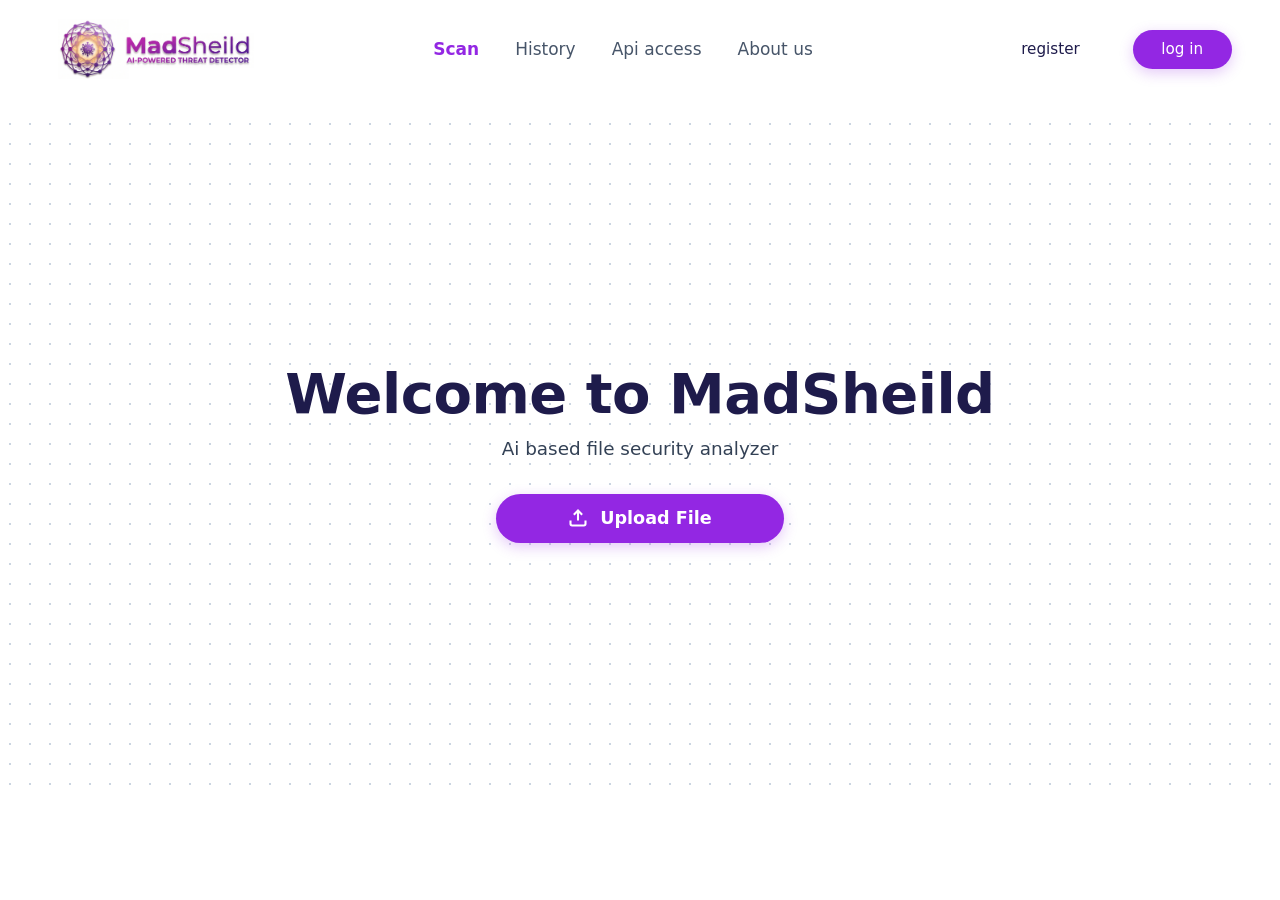
==== madsheild/fontend/index.html @ 5e95af0a "Upload complete frontend files" ====
<!DOCTYPE html>
<html lang="en">
<head>
  <meta charset="UTF-8">
  <meta name="viewport" content="width=device-width, initial-scale=1.0">
  <title>MadShield - AI Powered Threat Detector</title>
  <link rel="stylesheet" href="assets/css/theme.css">
</head>
<body>

  <!-- Navigation Bar -->
  <nav class="navbar">
    <div class="logo">
      <img src="assets/images/logo_2.png" alt="MadShield Logo" class="brand-logo">
    </div>

    <ul class="nav-links">
      <li><a href="#" class="active">Scan</a></li>
      <li><a href="#">History</a></li>
      <li><a href="#">Api access</a></li>
      <li><a href="#">About us</a></li>
    </ul>

    <div class="auth-btns">
      <a href="#" class="btn btn-text">register</a>
      <a href="#" class="btn btn-primary">log in</a>
    </div>
  </nav>

  <!-- Main Content Container -->
  <main class="container">
    
    <!-- Hero Section (Page 1) -->
    <section id="heroSection" class="hero-wrapper">
      <div class="hero-container">
        <h1 class="hero-title">Welcome to MadSheild</h1>
        <p class="hero-subtitle">Ai based file security analyzer</p>
        
        <button id="openModalBtn" class="btn btn-primary upload-btn-lg">
          <svg width="20" height="20" viewBox="0 0 24 24" fill="none" stroke="currentColor" stroke-width="2.5">
            <path d="M21 15v4a2 2 0 0 1-2 2H5a2 2 0 0 1-2-2v-4"/>
            <polyline points="17 8 12 3 7 8"/>
            <line x1="12" y1="3" x2="12" y2="15"/>
          </svg>
          Upload File
        </button>
      </div>
    </section>

    <!-- Page 6: Result Dashboard Section -->
    <section id="dashboardSection" class="dashboard-wrapper" style="display: none;">
      <h2 class="dashboard-title">Result dashboard</h2>
      
      <!-- Banner Card -->
      <div class="result-banner">
        <p class="congrats-text">Congratulations...</p>
        <h1 class="confidence-title">With <span id="dynamicConfidence">99.99%</span> Confidence</h1>
        <p class="status-subtext">No virus or malware detected</p>
      </div>

      <!-- File Details Cards Grid -->
      <div class="details-grid">
        <!-- Card 1: Dynamic File Info -->
        <div class="detail-card">
          <div class="card-header">
            <svg width="18" height="18" viewBox="0 0 24 24" fill="none" stroke="#1E293B" stroke-width="2">
              <path d="M22 19a2 2 0 0 1-2 2H4a2 2 0 0 1-2-2V5a2 2 0 0 1 2-2h5l2 3h9a2 2 0 0 1 2 2z"></path>
            </svg>
            <span>File Details</span>
          </div>
          <div class="card-row">
            <span class="label">File name</span>
            <span class="value" id="resFileName">demo.zip</span>
          </div>
          <div class="card-row">
            <span class="label">Size</span>
            <span class="value" id="resFileSize">0 KB</span>
          </div>
          <div class="card-row">
            <span class="label">Type</span>
            <span class="value" id="resFileType">zip</span>
          </div>
        </div>

        <!-- Card 2: Scan Summary -->
        <div class="detail-card">
          <div class="card-header">
            <svg width="18" height="18" viewBox="0 0 24 24" fill="none" stroke="#1E293B" stroke-width="2">
              <circle cx="12" cy="12" r="10"></circle>
              <polyline points="12 6 12 12 16 14"></polyline>
            </svg>
            <span>Scan Summary</span>
          </div>
          <div class="card-row">
            <span class="label">Scan Status</span>
            <span class="value" style="color: #22C55E;">Clean / Safe</span>
          </div>
          <div class="card-row">
            <span class="label">Scan Method</span>
            <span class="value">AI Deep Scan</span>
          </div>
          <div class="card-row">
            <span class="label">Scan Time</span>
            <span class="value" id="resScanTime">Just now</span>
          </div>
        </div>

        <!-- Card 3: Threat Metrics -->
        <div class="detail-card">
          <div class="card-header">
            <svg width="18" height="18" viewBox="0 0 24 24" fill="none" stroke="#1E293B" stroke-width="2">
              <path d="M12 22s8-4 8-10V5l-8-3-8 3v7c0 6 8 10 8 10z"></path>
            </svg>
            <span>Threat Analysis</span>
          </div>
          <div class="card-row">
            <span class="label">Malware Risk</span>
            <span class="value" style="color: #22C55E;">0%</span>
          </div>
          <div class="card-row">
            <span class="label">Trojan / Spyware</span>
            <span class="value" style="color: #22C55E;">0%</span>
          </div>
          <div class="card-row">
            <span class="label">Ransomware</span>
            <span class="value" style="color: #22C55E;">0%</span>
          </div>
        </div>
      </div>
    </section>

  </main>

  <!-- Page 2, 3, 4: Upload Modal Overlay -->
  <div id="uploadModal" class="modal-overlay">
    <div class="upload-card">
      <div class="upload-header">
        <h2 id="modalTitle">Upload file</h2>
        <button id="closeModalBtn" class="close-btn">&times;</button>
      </div>

      <hr class="upload-divider">

      <!-- Upload View (Page 2, 3, 4) -->
      <div id="uploadStepView">
        <p class="upload-subtext">Add your file or document here</p>

        <!-- Dropzone Container -->
        <div id="dropZone" class="drop-zone">
          <!-- Page 2: Default State -->
          <div id="defaultContent" class="dz-content">
            <div class="folder-icon">
              <svg width="32" height="32" viewBox="0 0 24 24" fill="none" stroke="currentColor" stroke-width="2">
                <path d="M22 19a2 2 0 0 1-2 2H4a2 2 0 0 1-2-2V5a2 2 0 0 1 2-2h5l2 3h9a2 2 0 0 1 2 2z"></path>
                <line x1="12" y1="11" x2="12" y2="17"></line>
                <polyline points="9 14 12 11 15 14"></polyline>
              </svg>
            </div>
            <p class="drop-text">Drop your file here, <a href="#" id="browseLink" class="browse-link">or click to browse</a></p>
            <input type="file" id="fileInput" style="display: none;">
          </div>

          <!-- Page 3: Success State -->
          <div id="successContent" class="dz-content" style="display: none;">
            <p id="successFileName" class="file-name-text">demo.zip</p>
            <p class="status-msg success-msg">
              <svg width="16" height="16" viewBox="0 0 24 24" fill="none" stroke="currentColor" stroke-width="2.5"><polyline points="20 6 9 17 4 12"/></svg>
              File uploaded successfully
            </p>
          </div>

          <!-- Page 4: Error State -->
          <div id="errorContent" class="dz-content" style="display: none;">
            <p id="errorFileName" class="file-name-text">demo.zip</p>
            <p class="status-msg error-msg">
              <svg width="16" height="16" viewBox="0 0 24 24" fill="none" stroke="currentColor" stroke-width="2.5"><line x1="18" y1="6" x2="6" y2="18"/><line x1="6" y1="6" x2="18" y2="18"/></svg>
              File upload failed <a href="#" id="retryLink" class="retry-link">browse again</a>
            </p>
          </div>
        </div>

        <p class="supported-files">
  <span class="info-icon">
    <svg viewBox="0 0 24 24" fill="none" stroke="currentColor" stroke-width="2" stroke-linecap="round" stroke-linejoin="round">
      <circle cx="12" cy="12" r="10"></circle>
      <line x1="12" y1="16" x2="12" y2="12"></line>
      <line x1="12" y1="8" x2="12.01" y2="8"></line>
    </svg>
  </span>
  Supported files: docx, zip, png or any kind of files
</p>
        <button id="continueBtn" class="btn btn-continue" disabled>Continue</button>
      </div>

      <!-- Page 5: File Analyzing Loader View -->
      <div id="analyzingStepView" style="display: none;">
        <div class="analyzing-card-inner">
          <div class="progress-info-row">
            <span id="analyzingFileName" class="analizing-filename">demo.zip</span>
            <span id="progressPercent" class="progress-percent">0%</span>
          </div>
          <div class="progress-bar-bg">
            <div id="progressBarFill" class="progress-bar-fill" style="width: 0%;"></div>
          </div>
        </div>

        <!-- Extracting Log Lines -->
        <div class="extract-logs">
          <div class="log-line log-success">
            <svg width="12" height="12" viewBox="0 0 24 24" fill="none" stroke="currentColor" stroke-width="3"><polyline points="20 6 9 17 4 12"/></svg>
            <span>project.zip extracting</span>
          </div>
          <div class="log-line log-success">
            <svg width="12" height="12" viewBox="0 0 24 24" fill="none" stroke="currentColor" stroke-width="3"><polyline points="20 6 9 17 4 12"/></svg>
            <span>project.zip/docs/readme.txt</span>
          </div>
          <div class="log-line log-success">
            <svg width="12" height="12" viewBox="0 0 24 24" fill="none" stroke="currentColor" stroke-width="3"><polyline points="20 6 9 17 4 12"/></svg>
            <span>project.zip/src/main.py</span>
          </div>
          <div class="log-line log-info">
            <svg width="12" height="12" viewBox="0 0 24 24" fill="none" stroke="currentColor" stroke-width="2.5"><circle cx="12" cy="12" r="10"/><line x1="12" y1="16" x2="12" y2="12"/><line x1="12" y1="8" x2="12.01" y2="8"/></svg>
            <span>project.zip/tests/test_suite.js</span>
          </div>
        </div>
      </div>

    </div>
  </div>

  <script>
    const openBtn = document.getElementById('openModalBtn');
    const closeBtn = document.getElementById('closeModalBtn');
    const modal = document.getElementById('uploadModal');
    const modalTitle = document.getElementById('modalTitle');
    
    const uploadStepView = document.getElementById('uploadStepView');
    const analyzingStepView = document.getElementById('analyzingStepView');
    
    const dropZone = document.getElementById('dropZone');
    const fileInput = document.getElementById('fileInput');
    const browseLink = document.getElementById('browseLink');
    const retryLink = document.getElementById('retryLink');
    const continueBtn = document.getElementById('continueBtn');

    const defaultContent = document.getElementById('defaultContent');
    const successContent = document.getElementById('successContent');
    const errorContent = document.getElementById('errorContent');
    const successFileName = document.getElementById('successFileName');
    const errorFileName = document.getElementById('errorFileName');
    const analyzingFileName = document.getElementById('analyzingFileName');

    const progressBarFill = document.getElementById('progressBarFill');
    const progressPercent = document.getElementById('progressPercent');

    const heroSection = document.getElementById('heroSection');
    const dashboardSection = document.getElementById('dashboardSection');

    let currentSelectedFile = null;

    // File Size Formatting Helper Function
    function formatFileSize(bytes) {
      if (!bytes || bytes === 0) return '0 Bytes';
      const k = 1024;
      const sizes = ['Bytes', 'KB', 'MB', 'GB'];
      const i = Math.floor(Math.log(bytes) / Math.log(k));
      return parseFloat((bytes / Math.pow(k, i)).toFixed(2)) + ' ' + sizes[i];
    }

    openBtn.addEventListener('click', () => modal.classList.add('active'));
    
    closeBtn.addEventListener('click', () => {
      modal.classList.remove('active');
      setTimeout(resetModal, 300);
    });

    browseLink.addEventListener('click', (e) => {
      e.preventDefault();
      fileInput.click();
    });

    retryLink?.addEventListener('click', (e) => {
      e.preventDefault();
      fileInput.click();
    });

    fileInput.addEventListener('change', (e) => {
      if (e.target.files.length > 0) {
        handleFileUpload(e.target.files[0]);
      }
    });

    function handleFileUpload(file) {
      currentSelectedFile = file;
      const fileName = file.name;
      
      if (fileName.toLowerCase().includes('error')) {
        showErrorState(fileName);
      } else {
        showSuccessState(fileName);
      }
    }

    function showSuccessState(fileName) {
      dropZone.className = 'drop-zone drop-zone-success';
      defaultContent.style.display = 'none';
      errorContent.style.display = 'none';
      successContent.style.display = 'block';
      
      successFileName.textContent = fileName;
      continueBtn.disabled = false;
      continueBtn.classList.add('btn-active');
    }

    function showErrorState(fileName) {
      dropZone.className = 'drop-zone drop-zone-error';
      defaultContent.style.display = 'none';
      successContent.style.display = 'none';
      errorContent.style.display = 'block';

      errorFileName.textContent = fileName;
      continueBtn.disabled = true;
      continueBtn.classList.remove('btn-active');
    }

    // Dynamic Updates for Page 5 and Page 6
    continueBtn.addEventListener('click', () => {
      if (!currentSelectedFile) return;

      // Extract Real Upload Details
      const fileName = currentSelectedFile.name;
      const fileSizeFormatted = formatFileSize(currentSelectedFile.size);
      const fileExt = fileName.includes('.') ? fileName.split('.').pop().toLowerCase() : 'file';

      // Dynamic Random Confidence Score (e.g., 95.32% - 99.95%)
      const randomScore = (Math.random() * (99.95 - 95.20) + 95.20).toFixed(2);
      
      // Update Banner Score
      const confidenceElem = document.getElementById('dynamicConfidence');
      if (confidenceElem) confidenceElem.textContent = randomScore + '%';

      // Update Card 1: Real File Details
      const resName = document.getElementById('resFileName');
      const resSize = document.getElementById('resFileSize');
      const resType = document.getElementById('resFileType');
      if (resName) resName.textContent = fileName;
      if (resSize) resSize.textContent = fileSizeFormatted;
      if (resType) resType.textContent = fileExt;

      // Update Card 2: Scan Time
      const resScanTime = document.getElementById('resScanTime');
      if (resScanTime) {
        const now = new Date();
        resScanTime.textContent = now.toLocaleTimeString([], { hour: '2-digit', minute: '2-digit' });
      }

      // Switch Modal to Page 5 (Analyzing View)
      modalTitle.textContent = "File analyzing...";
      uploadStepView.style.display = 'none';
      analyzingStepView.style.display = 'block';
      analyzingFileName.textContent = fileName;

      // Progress Bar Animation
      let progress = 0;
      const interval = setInterval(() => {
        progress += 4;
        if (progress > 80) progress = 80;
        
        progressBarFill.style.width = progress + '%';
        progressPercent.textContent = progress + '%';

        if (progress >= 80) {
          clearInterval(interval);
          
          setTimeout(() => {
            progressBarFill.style.width = '100%';
            progressPercent.textContent = '100%';
            
            setTimeout(() => {
              // Hide Modal & Display Page 6 Result Dashboard
              modal.classList.remove('active');
              heroSection.style.display = 'none';
              dashboardSection.style.display = 'block';
            }, 500);
          }, 800);
        }
      }, 50);
    });

    function resetModal() {
      modalTitle.textContent = "Upload file";
      uploadStepView.style.display = 'block';
      analyzingStepView.style.display = 'none';
      
      dropZone.className = 'drop-zone';
      defaultContent.style.display = 'block';
      successContent.style.display = 'none';
      errorContent.style.display = 'none';
      continueBtn.disabled = true;
      continueBtn.classList.remove('btn-active');
      
      progressBarFill.style.width = '0%';
      progressPercent.textContent = '0%';
      fileInput.value = '';
    }
  </script>

</body>
</html>
---- madsheild/fontend/assets/css/theme.css ----
/* Figma Exact Color Palette & Responsive Layout */
:root {
  --primary: #9327E3;
  --primary-hover: #801FD1;
  --bg-light: #FFFFFF;
  --text-dark: #1E1B4B;
  --text-muted: #334155;
}

* {
  box-sizing: border-box;
  margin: 0;
  padding: 0;
  font-family: 'Inter', system-ui, -apple-system, sans-serif;
}

body {
  background-color: var(--bg-light);
  color: var(--text-dark);
  min-height: 100vh;
  display: flex;
  flex-direction: column;
}

/* =========================================================
   1. NAVBAR STYLES (Logo Position Fixed to Right Shift)
   ========================================================= */
.navbar {
  display: flex;
  align-items: center;
  justify-content: space-between;
  padding: 1.2rem 3rem; /* Left & Right side-e 3rem padding jar karone logo right-e shore ashbe */
  max-width: 1280px;
  width: 100%;
  margin: 0 auto;
  background-color: #ffffff;
}

.logo {
  display: flex;
  align-items: center;
  margin-left: 10px; /* Halka ektu right-e shift korar jonno */
}

/* Logo Size Setup */
.brand-logo {
  height: 60px;
  width: auto;
  object-fit: contain;
  display: block;
}

/* Nav Links Font Size & Gap */
.nav-links {
  display: flex;
  align-items: center;
  gap: 36px;
  list-style: none;
  margin: 0;
  padding: 0;
}

.nav-links li a {
  font-size: 17px;
  font-weight: 500;
  color: #475569;
  text-decoration: none;
  transition: color 0.2s ease;
}

.nav-links li a.active,
.nav-links li a:hover {
  color: var(--primary);
  font-weight: 600;
}

.auth-btns {
  display: flex;
  gap: 1.5rem;
  align-items: center;
}

.btn {
  padding: 0.65rem 1.8rem;
  border-radius: 24px;
  font-weight: 500;
  cursor: pointer;
  border: none;
  text-decoration: none;
  font-size: 0.95rem;
}

.btn-primary {
  background-color: var(--primary);
  color: white;
  box-shadow: 0 4px 14px rgba(147, 39, 227, 0.25);
}

.btn-primary:hover {
  background-color: var(--primary-hover);
}

.btn-text {
  color: #1E1B4B;
  background: transparent;
}


/* =========================================================
   3. HERO SECTION (Dotted Grid Lowered Position)
   ========================================================= */
/* Hero Section (Dotted Grid Height & Padding Increased) */
.hero-wrapper {
  flex: 1;
  width: 100%;
  display: flex;
  justify-content: center;
  align-items: center;
  padding-top: 1rem;    /* Top height baranor jonno spacing */
  padding-bottom: 4rem; /* Bottom height baranor jonno spacing */
  box-sizing: border-box;
}

.hero-container {
  max-width: 100%;
  width: 100%;
  min-height: 75vh; /* Minimum height 60vh/65vh theke 75vh kora holo jate dot area-ta niche aro boro hoy */
  display: flex;
  flex-direction: column;
  justify-content: center;
  align-items: center;
  text-align: center;
  background-image: radial-gradient(#CBD5E1 1.5px, transparent 1.5px);
  background-size: 20px 20px;
}

.hero-title {
  font-size: 3.5rem;
  font-weight: 800;
  color: #1E1B4B;
  margin-bottom: 0.75rem;
  letter-spacing: -0.5px;
}

.hero-subtitle {
  color: #334155;
  font-size: 1.15rem;
  margin-bottom: 2.2rem;
  font-weight: 400;
}

.upload-btn-lg {
  padding: 0.9rem 4.5rem;
  font-size: 1.1rem;
  border-radius: 30px;
  display: inline-flex;
  align-items: center;
  gap: 0.75rem;
  font-weight: 600;
}


/* =========================================================
   PAGE 2: UPLOAD MODAL & CLEAR INFO ICON
   ========================================================= */
.modal-overlay {
  position: fixed;
  top: 0;
  left: 0;
  width: 100vw;
  height: 100vh;
  background: rgba(15, 23, 42, 0.35);
  backdrop-filter: blur(4px);
  display: flex;
  justify-content: center;
  align-items: center;
  opacity: 0;
  visibility: hidden;
  transition: opacity 0.25s ease, visibility 0.25s ease;
  z-index: 1000;
}

.modal-overlay.active {
  opacity: 1;
  visibility: visible;
}

.upload-card {
  background: #FFFFFF;
  width: 100%;
  max-width: 540px;
  border-radius: 16px;
  padding: 1.8rem;
  box-shadow: 0 10px 30px rgba(0, 0, 0, 0.05);
  border: 1px solid #F1F5F9;
  text-align: left;
}

.upload-header {
  display: flex;
  justify-content: space-between;
  align-items: center;
  margin-bottom: 0.4rem;
}

.upload-header h2 {
  font-size: 1.35rem;
  font-weight: 700;
  color: #1E1B4B;
}

.close-btn {
  background: transparent;
  border: none;
  font-size: 1.4rem;
  color: #64748B;
  cursor: pointer;
}

.upload-divider {
  border: none;
  border-top: 1px solid #E2E8F0;
  margin: 0.8rem 0 1rem 0;
}

.upload-subtext {
  color: #475569;
  font-size: 0.95rem;
  margin-bottom: 1.2rem;
}

.folder-icon {
  color: #1E1B4B;
  margin-bottom: 0.6rem;
}

.drop-text {
  color: #1E1B4B;
  font-size: 0.95rem;
  font-weight: 500;
}

.browse-link {
  color: #9327E3;
  text-decoration: underline;
  font-weight: 500;
}

/* Page 2 Info Icon Dark Color Fix */
.supported-files {
  font-size: 0.85rem;
  color: #1E293B;
  font-weight: 500;
  margin-bottom: 1.8rem;
  display: flex;
  align-items: center;
  gap: 0.5rem;
}

.info-icon {
  flex-shrink: 0;
  display: inline-flex;
  align-items: center;
  justify-content: center;
  width: 18px;
  height: 18px;
  color: #0F172A; /* Aro garo dark color kora holo (Agerta #64748B chilo) */
}

.info-icon svg {
  width: 100%;
  height: 100%;
  display: block;
}

/* =========================================================
   PAGE 3 & PAGE 4: DROPZONE STATES & BUTTONS
   ========================================================= */
.drop-zone {
  border: 1.5px dashed #C084FC;
  background-color: #FAF5FF;
  border-radius: 12px;
  padding: 2rem 1.5rem;
  text-align: center;
  margin-bottom: 0.8rem;
  transition: all 0.25s ease;
}

.drop-zone:hover {
  background-color: #F3E8FF;
}

.drop-zone-success {
  border: 1.5px dashed #4ADE80 !important;
  background-color: #F0FDF4 !important;
}

.drop-zone-error {
  border: 1.5px dashed #F87171 !important;
  background-color: #FEF2F2 !important;
}

.file-name-text {
  font-size: 0.95rem;
  font-weight: 600;
  color: #1E1B4B;
  margin-bottom: 0.4rem;
}

.status-msg {
  font-size: 0.9rem;
  font-weight: 500;
  display: flex;
  align-items: center;
  justify-content: center;
  gap: 0.4rem;
}

.success-msg { color: #22C55E; }
.error-msg { color: #EF4444; }

.retry-link {
  color: #9327E3;
  text-decoration: underline;
  font-weight: 500;
  margin-left: 0.2rem;
}

.btn-continue {
  width: 100%;
  padding: 0.85rem;
  background-color: #F1F5F9;
  color: #94A3B8;
  border: none;
  border-radius: 12px;
  font-size: 1rem;
  font-weight: 600;
  cursor: not-allowed;
  transition: all 0.25s ease;
}

.btn-continue.btn-active {
  background-color: #9327E3 !important;
  color: #FFFFFF !important;
  cursor: pointer !important;
}


/* =========================================================
   PAGE 5: FILE ANALYZING LOADER STYLES
   ========================================================= */
.analyzing-card-inner {
  border: 1.5px dashed #4ADE80;
  background-color: #F0FDF4;
  border-radius: 12px;
  padding: 1.2rem 1.5rem;
  margin-bottom: 1.2rem;
}

.progress-info-row {
  display: flex;
  justify-content: space-between;
  align-items: center;
  margin-bottom: 0.6rem;
}

.analizing-filename {
  font-size: 0.95rem;
  font-weight: 600;
  color: #0F172A;
}

.progress-percent {
  font-size: 0.95rem;
  font-weight: 700;
  color: #0F172A;
}

.progress-bar-bg {
  width: 100%;
  height: 10px;
  background-color: #E2E8F0;
  border-radius: 20px;
  overflow: hidden;
}

.progress-bar-fill {
  height: 100%;
  background-color: #4ADE80;
  border-radius: 20px;
  transition: width 0.2s ease-out;
}

.extract-logs {
  display: flex;
  flex-direction: column;
  gap: 0.35rem;
  font-size: 0.75rem;
  text-align: left;
  padding-left: 0.2rem;
}

.log-line {
  display: flex;
  align-items: center;
  gap: 0.4rem;
}

.log-success { color: #22C55E; }
.log-info { color: #64748B; }


/* =========================================================
   PAGE 6: RESULT DASHBOARD STYLES
   ========================================================= */
.dashboard-wrapper {
  max-width: 1100px;
  margin: 2.5rem auto;
  padding: 0 1.5rem;
}

.dashboard-title {
  font-size: 1.8rem;
  font-weight: 700;
  color: #0F172A;
  margin-bottom: 1.8rem;
}

.result-banner {
  border: 1.5px dashed #4ADE80;
  background-color: #F0FDF4;
  border-radius: 16px;
  padding: 2.5rem 1.5rem;
  text-align: center;
  margin-bottom: 2rem;
}

.congrats-text {
  font-size: 1.25rem;
  font-weight: 600;
  color: #9327E3;
  margin-bottom: 0.4rem;
}

.confidence-title {
  font-size: 3rem;
  font-weight: 800;
  color: #22C55E;
  margin-bottom: 0.4rem;
  letter-spacing: -0.5px;
}

.status-subtext {
  font-size: 1.05rem;
  font-weight: 600;
  color: #1E293B;
}

.details-grid {
  display: grid;
  grid-template-columns: repeat(3, 1fr);
  gap: 1.5rem;
}

.detail-card {
  background-color: #FFFFFF;
  border: 1px solid #E2E8F0;
  border-radius: 14px;
  padding: 1.2rem 1.4rem;
  box-shadow: 0 4px 12px rgba(0, 0, 0, 0.02);
}

.card-header {
  display: flex;
  align-items: center;
  gap: 0.5rem;
  font-size: 1rem;
  font-weight: 600;
  color: #0F172A;
  margin-bottom: 1rem;
}

.card-row {
  display: flex;
  justify-content: space-between;
  align-items: center;
  padding: 0.4rem 0;
  font-size: 0.88rem;
}

.card-row .label { color: #64748B; }
.card-row .value { font-weight: 600; color: #1E293B; }

@media (max-width: 768px) {
  .details-grid {
    grid-template-columns: 1fr;
  }
  .confidence-title {
    font-size: 2.2rem;
  }
}
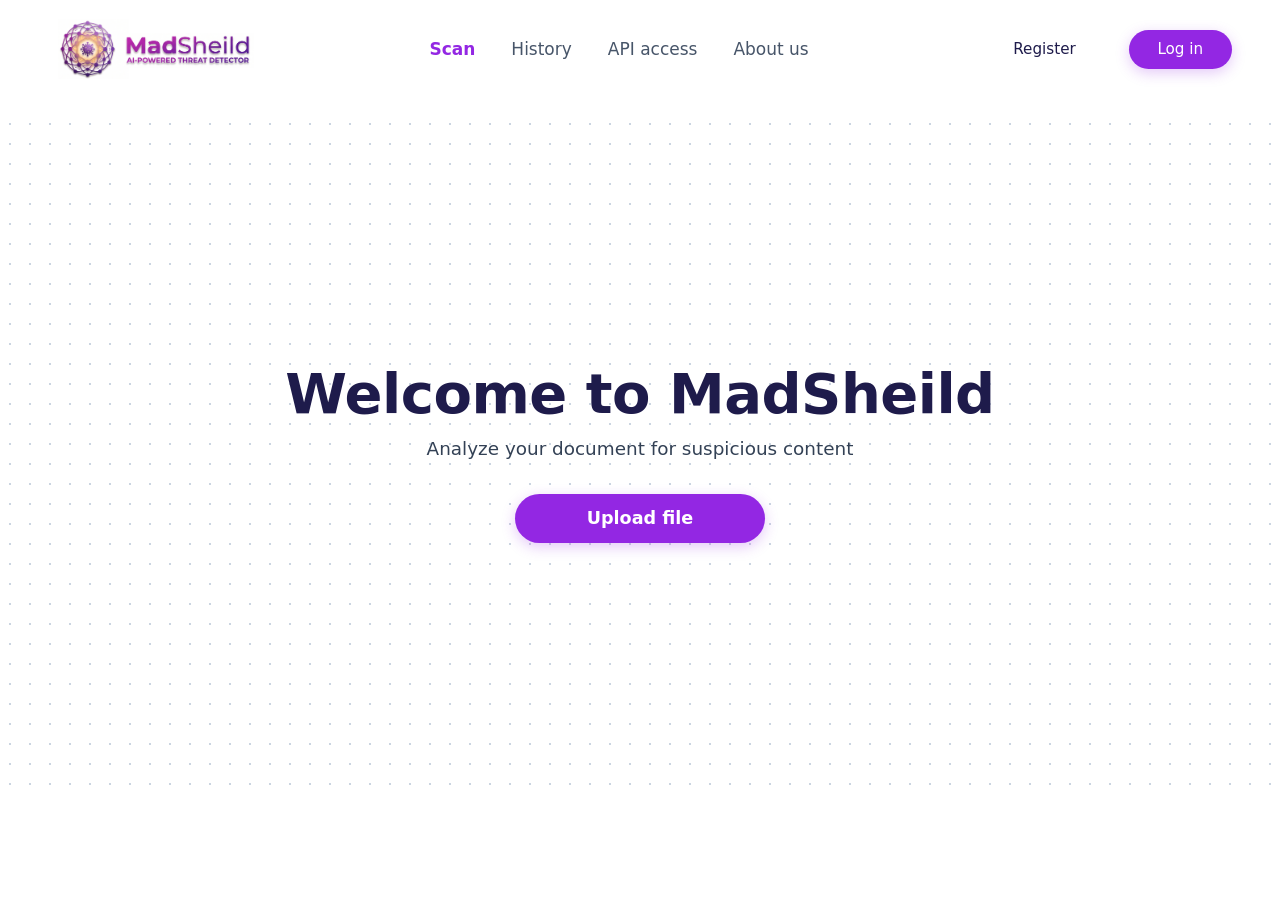
==== commit f0298616: "Add document analysis pipeline, model adapters and verified reports" ====
--- a/madsheild/fontend/index.html
+++ b/madsheild/fontend/index.html
@@ -3,407 +3,100 @@
 <head>
   <meta charset="UTF-8">
   <meta name="viewport" content="width=device-width, initial-scale=1.0">
-  <title>MadShield - AI Powered Threat Detector</title>
+  <title>MadSheild — File Analysis</title>
   <link rel="stylesheet" href="assets/css/theme.css">
 </head>
 <body>
-
-  <!-- Navigation Bar -->
-  <nav class="navbar">
-    <div class="logo">
-      <img src="assets/images/logo_2.png" alt="MadShield Logo" class="brand-logo">
-    </div>
-
+  <nav class="navbar" aria-label="Main navigation">
+    <a class="logo" href="#"><img src="assets/images/logo_2.png" alt="MadSheild" class="brand-logo"></a>
     <ul class="nav-links">
       <li><a href="#" class="active">Scan</a></li>
       <li><a href="#">History</a></li>
-      <li><a href="#">Api access</a></li>
+      <li><a href="#">API access</a></li>
       <li><a href="#">About us</a></li>
     </ul>
-
-    <div class="auth-btns">
-      <a href="#" class="btn btn-text">register</a>
-      <a href="#" class="btn btn-primary">log in</a>
-    </div>
+    <div class="auth-btns"><a href="#" class="btn btn-text">Register</a><a href="#" class="btn btn-primary">Log in</a></div>
   </nav>
 
-  <!-- Main Content Container -->
-  <main class="container">
-    
-    <!-- Hero Section (Page 1) -->
+  <main>
     <section id="heroSection" class="hero-wrapper">
       <div class="hero-container">
         <h1 class="hero-title">Welcome to MadSheild</h1>
-        <p class="hero-subtitle">Ai based file security analyzer</p>
-        
-        <button id="openModalBtn" class="btn btn-primary upload-btn-lg">
-          <svg width="20" height="20" viewBox="0 0 24 24" fill="none" stroke="currentColor" stroke-width="2.5">
-            <path d="M21 15v4a2 2 0 0 1-2 2H5a2 2 0 0 1-2-2v-4"/>
-            <polyline points="17 8 12 3 7 8"/>
-            <line x1="12" y1="3" x2="12" y2="15"/>
-          </svg>
-          Upload File
-        </button>
+        <p class="hero-subtitle">Analyze your document for suspicious content</p>
+        <button id="openModalBtn" class="btn btn-primary upload-btn-lg">Upload file</button>
       </div>
     </section>
 
-    <!-- Page 6: Result Dashboard Section -->
-    <section id="dashboardSection" class="dashboard-wrapper" style="display: none;">
-      <h2 class="dashboard-title">Result dashboard</h2>
-      
-      <!-- Banner Card -->
-      <div class="result-banner">
-        <p class="congrats-text">Congratulations...</p>
-        <h1 class="confidence-title">With <span id="dynamicConfidence">99.99%</span> Confidence</h1>
-        <p class="status-subtext">No virus or malware detected</p>
+    <section id="dashboardSection" class="dashboard-wrapper" hidden aria-live="polite">
+      <h2 class="dashboard-title">Scan results</h2>
+      <div id="resultBanner" class="result-banner">
+        <h3 id="resultVerdict" class="result-title"></h3>
+        <p id="resultSummary" class="status-subtext"></p>
       </div>
-
-      <!-- File Details Cards Grid -->
       <div class="details-grid">
-        <!-- Card 1: Dynamic File Info -->
         <div class="detail-card">
-          <div class="card-header">
-            <svg width="18" height="18" viewBox="0 0 24 24" fill="none" stroke="#1E293B" stroke-width="2">
-              <path d="M22 19a2 2 0 0 1-2 2H4a2 2 0 0 1-2-2V5a2 2 0 0 1 2-2h5l2 3h9a2 2 0 0 1 2 2z"></path>
-            </svg>
-            <span>File Details</span>
-          </div>
-          <div class="card-row">
-            <span class="label">File name</span>
-            <span class="value" id="resFileName">demo.zip</span>
-          </div>
-          <div class="card-row">
-            <span class="label">Size</span>
-            <span class="value" id="resFileSize">0 KB</span>
-          </div>
-          <div class="card-row">
-            <span class="label">Type</span>
-            <span class="value" id="resFileType">zip</span>
-          </div>
+          <h3 class="card-header">File details</h3>
+          <div class="card-row"><span class="label">File name</span><span id="resFileName" class="value"></span></div>
+          <div class="card-row"><span class="label">Size</span><span id="resFileSize" class="value"></span></div>
+          <div class="card-row"><span class="label">Type</span><span id="resFileType" class="value"></span></div>
         </div>
-
-        <!-- Card 2: Scan Summary -->
         <div class="detail-card">
-          <div class="card-header">
-            <svg width="18" height="18" viewBox="0 0 24 24" fill="none" stroke="#1E293B" stroke-width="2">
-              <circle cx="12" cy="12" r="10"></circle>
-              <polyline points="12 6 12 12 16 14"></polyline>
-            </svg>
-            <span>Scan Summary</span>
-          </div>
-          <div class="card-row">
-            <span class="label">Scan Status</span>
-            <span class="value" style="color: #22C55E;">Clean / Safe</span>
-          </div>
-          <div class="card-row">
-            <span class="label">Scan Method</span>
-            <span class="value">AI Deep Scan</span>
-          </div>
-          <div class="card-row">
-            <span class="label">Scan Time</span>
-            <span class="value" id="resScanTime">Just now</span>
-          </div>
+          <h3 class="card-header">Analysis</h3>
+          <div class="card-row"><span class="label">Status</span><span id="resStatus" class="value"></span></div>
+          <div class="card-row"><span class="label">Processing time</span><span id="resDuration" class="value"></span></div>
+          <div class="card-row"><span class="label">Scan time</span><span id="resScanTime" class="value"></span></div>
+          <div class="card-row"><span class="label">Reused analysis</span><span id="resCache" class="value"></span></div>
         </div>
-
-        <!-- Card 3: Threat Metrics -->
         <div class="detail-card">
-          <div class="card-header">
-            <svg width="18" height="18" viewBox="0 0 24 24" fill="none" stroke="#1E293B" stroke-width="2">
-              <path d="M12 22s8-4 8-10V5l-8-3-8 3v7c0 6 8 10 8 10z"></path>
-            </svg>
-            <span>Threat Analysis</span>
-          </div>
-          <div class="card-row">
-            <span class="label">Malware Risk</span>
-            <span class="value" style="color: #22C55E;">0%</span>
-          </div>
-          <div class="card-row">
-            <span class="label">Trojan / Spyware</span>
-            <span class="value" style="color: #22C55E;">0%</span>
-          </div>
-          <div class="card-row">
-            <span class="label">Ransomware</span>
-            <span class="value" style="color: #22C55E;">0%</span>
-          </div>
+          <h3 class="card-header">Risk indicators</h3>
+          <div class="card-row"><span class="label">Rule risk score</span><span id="resRisk" class="value"></span></div>
+          <div class="card-row"><span class="label">Model probability</span><span id="resProbability" class="value"></span></div>
+          <div class="card-row"><span class="label">Model status</span><span id="resModelStatus" class="value"></span></div>
+          <div class="card-row"><span class="label">Confidence</span><span class="value">Not available</span></div>
         </div>
       </div>
+      <section class="detail-card findings-section">
+        <h3 class="card-header">Findings</h3>
+        <div id="findingsList"></div>
+      </section>
+      <section class="detail-card limitations-section">
+        <h3 class="card-header">Analysis coverage and limitations</h3>
+        <p id="modelMessage"></p>
+        <ul id="limitationsList"></ul>
+      </section>
+      <div class="result-actions">
+        <button id="scanAgainBtn" class="btn btn-primary">Scan another file</button>
+        <a id="reportLink" class="btn btn-text" target="_blank" rel="noopener">View JSON report</a>
+      </div>
     </section>
-
   </main>
 
-  <!-- Page 2, 3, 4: Upload Modal Overlay -->
-  <div id="uploadModal" class="modal-overlay">
+  <div id="uploadModal" class="modal-overlay" role="dialog" aria-modal="true" aria-labelledby="modalTitle" aria-hidden="true">
     <div class="upload-card">
-      <div class="upload-header">
-        <h2 id="modalTitle">Upload file</h2>
-        <button id="closeModalBtn" class="close-btn">&times;</button>
-      </div>
-
+      <div class="upload-header"><h2 id="modalTitle">Upload file</h2><button id="closeModalBtn" class="close-btn" aria-label="Close">×</button></div>
       <hr class="upload-divider">
-
-      <!-- Upload View (Page 2, 3, 4) -->
       <div id="uploadStepView">
         <p class="upload-subtext">Add your file or document here</p>
-
-        <!-- Dropzone Container -->
         <div id="dropZone" class="drop-zone">
-          <!-- Page 2: Default State -->
-          <div id="defaultContent" class="dz-content">
-            <div class="folder-icon">
-              <svg width="32" height="32" viewBox="0 0 24 24" fill="none" stroke="currentColor" stroke-width="2">
-                <path d="M22 19a2 2 0 0 1-2 2H4a2 2 0 0 1-2-2V5a2 2 0 0 1 2-2h5l2 3h9a2 2 0 0 1 2 2z"></path>
-                <line x1="12" y1="11" x2="12" y2="17"></line>
-                <polyline points="9 14 12 11 15 14"></polyline>
-              </svg>
-            </div>
-            <p class="drop-text">Drop your file here, <a href="#" id="browseLink" class="browse-link">or click to browse</a></p>
-            <input type="file" id="fileInput" style="display: none;">
-          </div>
-
-          <!-- Page 3: Success State -->
-          <div id="successContent" class="dz-content" style="display: none;">
-            <p id="successFileName" class="file-name-text">demo.zip</p>
-            <p class="status-msg success-msg">
-              <svg width="16" height="16" viewBox="0 0 24 24" fill="none" stroke="currentColor" stroke-width="2.5"><polyline points="20 6 9 17 4 12"/></svg>
-              File uploaded successfully
-            </p>
-          </div>
-
-          <!-- Page 4: Error State -->
-          <div id="errorContent" class="dz-content" style="display: none;">
-            <p id="errorFileName" class="file-name-text">demo.zip</p>
-            <p class="status-msg error-msg">
-              <svg width="16" height="16" viewBox="0 0 24 24" fill="none" stroke="currentColor" stroke-width="2.5"><line x1="18" y1="6" x2="6" y2="18"/><line x1="6" y1="6" x2="18" y2="18"/></svg>
-              File upload failed <a href="#" id="retryLink" class="retry-link">browse again</a>
-            </p>
-          </div>
+          <div id="defaultContent" class="dz-content"><p class="drop-text">Drop a file here or <a href="#" id="browseLink">browse</a></p></div>
+          <input type="file" id="fileInput" accept=".txt,.docx" hidden>
+          <div id="successContent" hidden><p id="successFileName" class="file-name-text"></p><p class="status-msg success-msg">File selected</p><a href="#" id="changeFileLink">Choose another file</a></div>
+          <div id="errorContent" hidden><p id="errorFileName" class="file-name-text"></p><p id="errorMessage" class="status-msg error-msg" role="alert"></p><a href="#" id="retryLink">Browse again</a></div>
         </div>
-
-        <p class="supported-files">
-  <span class="info-icon">
-    <svg viewBox="0 0 24 24" fill="none" stroke="currentColor" stroke-width="2" stroke-linecap="round" stroke-linejoin="round">
-      <circle cx="12" cy="12" r="10"></circle>
-      <line x1="12" y1="16" x2="12" y2="12"></line>
-      <line x1="12" y1="8" x2="12.01" y2="8"></line>
-    </svg>
-  </span>
-  Supported files: docx, zip, png or any kind of files
-</p>
+        <p id="supportedFilesText" class="supported-files">Supported files: .txt and .docx (maximum 10 MB per file)</p>
         <button id="continueBtn" class="btn btn-continue" disabled>Continue</button>
       </div>
-
-      <!-- Page 5: File Analyzing Loader View -->
-      <div id="analyzingStepView" style="display: none;">
+      <div id="analyzingStepView" hidden>
         <div class="analyzing-card-inner">
-          <div class="progress-info-row">
-            <span id="analyzingFileName" class="analizing-filename">demo.zip</span>
-            <span id="progressPercent" class="progress-percent">0%</span>
-          </div>
-          <div class="progress-bar-bg">
-            <div id="progressBarFill" class="progress-bar-fill" style="width: 0%;"></div>
-          </div>
-        </div>
-
-        <!-- Extracting Log Lines -->
-        <div class="extract-logs">
-          <div class="log-line log-success">
-            <svg width="12" height="12" viewBox="0 0 24 24" fill="none" stroke="currentColor" stroke-width="3"><polyline points="20 6 9 17 4 12"/></svg>
-            <span>project.zip extracting</span>
-          </div>
-          <div class="log-line log-success">
-            <svg width="12" height="12" viewBox="0 0 24 24" fill="none" stroke="currentColor" stroke-width="3"><polyline points="20 6 9 17 4 12"/></svg>
-            <span>project.zip/docs/readme.txt</span>
-          </div>
-          <div class="log-line log-success">
-            <svg width="12" height="12" viewBox="0 0 24 24" fill="none" stroke="currentColor" stroke-width="3"><polyline points="20 6 9 17 4 12"/></svg>
-            <span>project.zip/src/main.py</span>
-          </div>
-          <div class="log-line log-info">
-            <svg width="12" height="12" viewBox="0 0 24 24" fill="none" stroke="currentColor" stroke-width="2.5"><circle cx="12" cy="12" r="10"/><line x1="12" y1="16" x2="12" y2="12"/><line x1="12" y1="8" x2="12.01" y2="8"/></svg>
-            <span>project.zip/tests/test_suite.js</span>
-          </div>
+          <p id="analyzingFileName" class="analyzing-filename"></p>
+          <div class="progress-bar-bg" role="progressbar" aria-label="Analysis in progress"><div class="progress-bar-fill indeterminate"></div></div>
+          <p class="analysis-pending" role="status">Uploading and analyzing your file…</p>
+          <p class="analysis-note">Results will appear when the server finishes.</p>
         </div>
       </div>
-
     </div>
   </div>
-
-  <script>
-    const openBtn = document.getElementById('openModalBtn');
-    const closeBtn = document.getElementById('closeModalBtn');
-    const modal = document.getElementById('uploadModal');
-    const modalTitle = document.getElementById('modalTitle');
-    
-    const uploadStepView = document.getElementById('uploadStepView');
-    const analyzingStepView = document.getElementById('analyzingStepView');
-    
-    const dropZone = document.getElementById('dropZone');
-    const fileInput = document.getElementById('fileInput');
-    const browseLink = document.getElementById('browseLink');
-    const retryLink = document.getElementById('retryLink');
-    const continueBtn = document.getElementById('continueBtn');
-
-    const defaultContent = document.getElementById('defaultContent');
-    const successContent = document.getElementById('successContent');
-    const errorContent = document.getElementById('errorContent');
-    const successFileName = document.getElementById('successFileName');
-    const errorFileName = document.getElementById('errorFileName');
-    const analyzingFileName = document.getElementById('analyzingFileName');
-
-    const progressBarFill = document.getElementById('progressBarFill');
-    const progressPercent = document.getElementById('progressPercent');
-
-    const heroSection = document.getElementById('heroSection');
-    const dashboardSection = document.getElementById('dashboardSection');
-
-    let currentSelectedFile = null;
-
-    // File Size Formatting Helper Function
-    function formatFileSize(bytes) {
-      if (!bytes || bytes === 0) return '0 Bytes';
-      const k = 1024;
-      const sizes = ['Bytes', 'KB', 'MB', 'GB'];
-      const i = Math.floor(Math.log(bytes) / Math.log(k));
-      return parseFloat((bytes / Math.pow(k, i)).toFixed(2)) + ' ' + sizes[i];
-    }
-
-    openBtn.addEventListener('click', () => modal.classList.add('active'));
-    
-    closeBtn.addEventListener('click', () => {
-      modal.classList.remove('active');
-      setTimeout(resetModal, 300);
-    });
-
-    browseLink.addEventListener('click', (e) => {
-      e.preventDefault();
-      fileInput.click();
-    });
-
-    retryLink?.addEventListener('click', (e) => {
-      e.preventDefault();
-      fileInput.click();
-    });
-
-    fileInput.addEventListener('change', (e) => {
-      if (e.target.files.length > 0) {
-        handleFileUpload(e.target.files[0]);
-      }
-    });
-
-    function handleFileUpload(file) {
-      currentSelectedFile = file;
-      const fileName = file.name;
-      
-      if (fileName.toLowerCase().includes('error')) {
-        showErrorState(fileName);
-      } else {
-        showSuccessState(fileName);
-      }
-    }
-
-    function showSuccessState(fileName) {
-      dropZone.className = 'drop-zone drop-zone-success';
-      defaultContent.style.display = 'none';
-      errorContent.style.display = 'none';
-      successContent.style.display = 'block';
-      
-      successFileName.textContent = fileName;
-      continueBtn.disabled = false;
-      continueBtn.classList.add('btn-active');
-    }
-
-    function showErrorState(fileName) {
-      dropZone.className = 'drop-zone drop-zone-error';
-      defaultContent.style.display = 'none';
-      successContent.style.display = 'none';
-      errorContent.style.display = 'block';
-
-      errorFileName.textContent = fileName;
-      continueBtn.disabled = true;
-      continueBtn.classList.remove('btn-active');
-    }
-
-    // Dynamic Updates for Page 5 and Page 6
-    continueBtn.addEventListener('click', () => {
-      if (!currentSelectedFile) return;
-
-      // Extract Real Upload Details
-      const fileName = currentSelectedFile.name;
-      const fileSizeFormatted = formatFileSize(currentSelectedFile.size);
-      const fileExt = fileName.includes('.') ? fileName.split('.').pop().toLowerCase() : 'file';
-
-      // Dynamic Random Confidence Score (e.g., 95.32% - 99.95%)
-      const randomScore = (Math.random() * (99.95 - 95.20) + 95.20).toFixed(2);
-      
-      // Update Banner Score
-      const confidenceElem = document.getElementById('dynamicConfidence');
-      if (confidenceElem) confidenceElem.textContent = randomScore + '%';
-
-      // Update Card 1: Real File Details
-      const resName = document.getElementById('resFileName');
-      const resSize = document.getElementById('resFileSize');
-      const resType = document.getElementById('resFileType');
-      if (resName) resName.textContent = fileName;
-      if (resSize) resSize.textContent = fileSizeFormatted;
-      if (resType) resType.textContent = fileExt;
-
-      // Update Card 2: Scan Time
-      const resScanTime = document.getElementById('resScanTime');
-      if (resScanTime) {
-        const now = new Date();
-        resScanTime.textContent = now.toLocaleTimeString([], { hour: '2-digit', minute: '2-digit' });
-      }
-
-      // Switch Modal to Page 5 (Analyzing View)
-      modalTitle.textContent = "File analyzing...";
-      uploadStepView.style.display = 'none';
-      analyzingStepView.style.display = 'block';
-      analyzingFileName.textContent = fileName;
-
-      // Progress Bar Animation
-      let progress = 0;
-      const interval = setInterval(() => {
-        progress += 4;
-        if (progress > 80) progress = 80;
-        
-        progressBarFill.style.width = progress + '%';
-        progressPercent.textContent = progress + '%';
-
-        if (progress >= 80) {
-          clearInterval(interval);
-          
-          setTimeout(() => {
-            progressBarFill.style.width = '100%';
-            progressPercent.textContent = '100%';
-            
-            setTimeout(() => {
-              // Hide Modal & Display Page 6 Result Dashboard
-              modal.classList.remove('active');
-              heroSection.style.display = 'none';
-              dashboardSection.style.display = 'block';
-            }, 500);
-          }, 800);
-        }
-      }, 50);
-    });
-
-    function resetModal() {
-      modalTitle.textContent = "Upload file";
-      uploadStepView.style.display = 'block';
-      analyzingStepView.style.display = 'none';
-      
-      dropZone.className = 'drop-zone';
-      defaultContent.style.display = 'block';
-      successContent.style.display = 'none';
-      errorContent.style.display = 'none';
-      continueBtn.disabled = true;
-      continueBtn.classList.remove('btn-active');
-      
-      progressBarFill.style.width = '0%';
-      progressPercent.textContent = '0%';
-      fileInput.value = '';
-    }
-  </script>
-
+  <script src="assets/js/api-client.js"></script>
+  <script src="assets/js/app.js"></script>
 </body>
-</html>+</html>
--- a/madsheild/fontend/assets/css/theme.css
+++ b/madsheild/fontend/assets/css/theme.css
@@ -498,4 +498,33 @@
   .confidence-title {
     font-size: 2.2rem;
   }
-}+}
+
+[hidden] { display: none !important; }
+.result-title { margin: 0 0 .7rem; font-size: 1.8rem; }
+.result-banner.suspicious { background: #FFF1F0; border-color: #D92D20; }
+.result-banner.review_required { background: #FFFAEB; border-color: #D6A017; }
+.findings-section, .limitations-section { margin-top: 1.5rem; }
+.finding { padding: 1rem 0; border-top: 1px solid #E2E8F0; }
+.finding h4 { margin: 0 0 .5rem; }
+.finding-location { color: #64748B; font-size: .9rem; }
+.finding pre { white-space: pre-wrap; overflow-wrap: anywhere; background: #F1F5F9; padding: 1rem; border-radius: 8px; }
+.limitations-section li { margin: .7rem 0; }
+.card-row .value { overflow-wrap: anywhere; text-align: right; max-width: 65%; }
+.result-actions { display: flex; flex-wrap: wrap; gap: 1rem; margin-top: 1.5rem; }
+.drop-zone.drag-over { background: #F3E8FF; }
+.progress-bar-bg { overflow: hidden; }
+.progress-bar-fill.indeterminate { width: 35%; animation: analysis-pending 1.5s ease-in-out infinite alternate; }
+.analysis-pending { font-weight: 600; }
+.analysis-note { color: #64748B; font-size: .9rem; }
+@keyframes analysis-pending { from { transform: translateX(0); } to { transform: translateX(185%); } }
+@media (prefers-reduced-motion: reduce) {
+  .progress-bar-fill.indeterminate { animation: none; width: 100%; }
+}
+@media (max-width: 768px) {
+  .navbar { flex-wrap: wrap; gap: 1rem; padding: 1rem; }
+  .nav-links { flex-wrap: wrap; gap: 1rem; }
+  .modal-overlay { padding: 1rem; box-sizing: border-box; }
+  .upload-card { max-width: 100%; max-height: 90vh; overflow: auto; }
+  .result-title { font-size: 1.5rem; }
+}
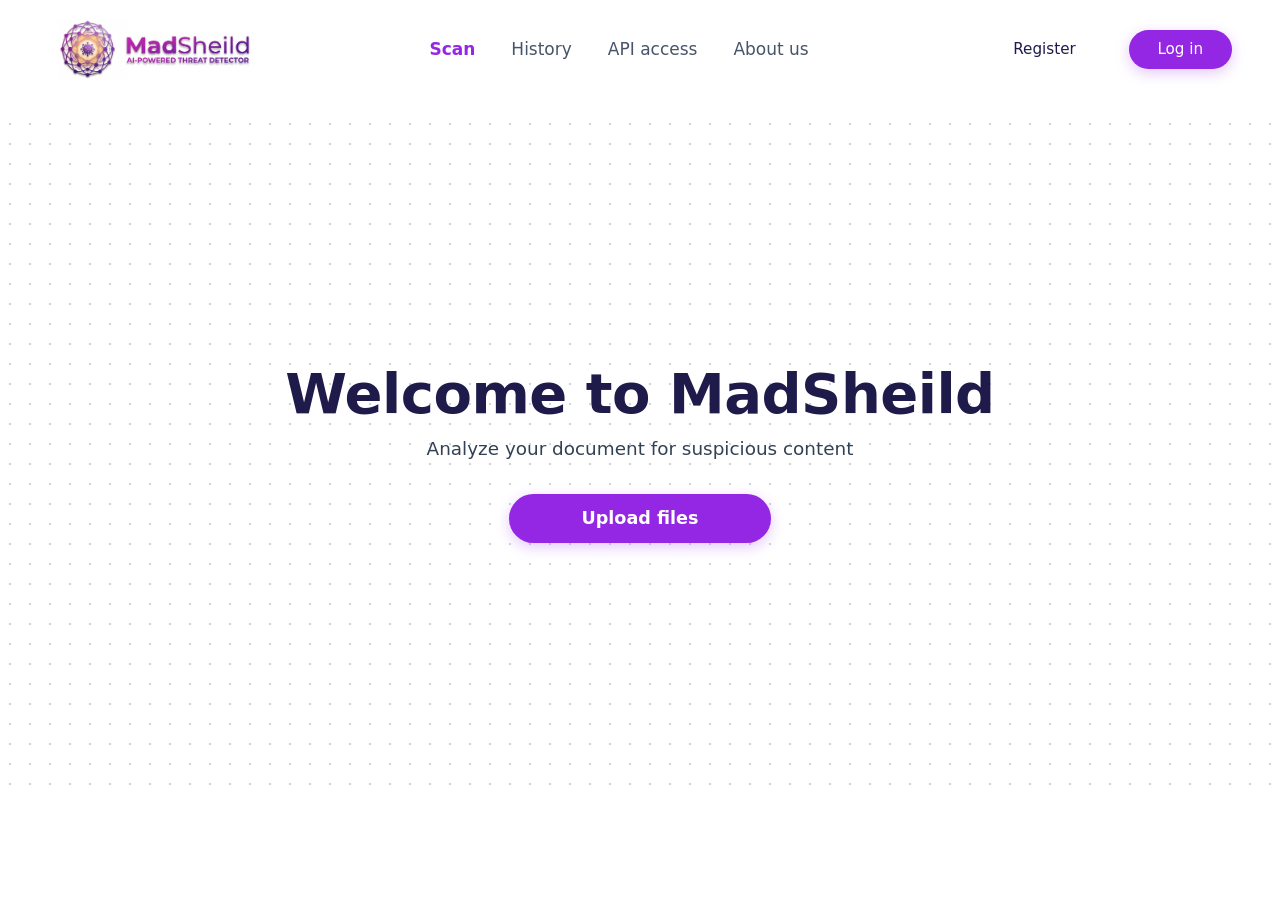
==== commit 0d4d67a9: "Add batch and folder document scanning" ====
--- a/madsheild/fontend/index.html
+++ b/madsheild/fontend/index.html
@@ -23,7 +23,7 @@
       <div class="hero-container">
         <h1 class="hero-title">Welcome to MadSheild</h1>
         <p class="hero-subtitle">Analyze your document for suspicious content</p>
-        <button id="openModalBtn" class="btn btn-primary upload-btn-lg">Upload file</button>
+        <button id="openModalBtn" class="btn btn-primary upload-btn-lg">Upload files</button>
       </div>
     </section>
 
@@ -33,6 +33,13 @@
         <h3 id="resultVerdict" class="result-title"></h3>
         <p id="resultSummary" class="status-subtext"></p>
       </div>
+      <section id="batchSummary" class="batch-summary" hidden>
+        <div><strong id="batchCompleted">0</strong><span>Analyzed</span></div>
+        <div><strong id="batchSuspicious">0</strong><span>Suspicious</span></div>
+        <div><strong id="batchReview">0</strong><span>Review</span></div>
+        <div><strong id="batchFailed">0</strong><span>Failed</span></div>
+        <div id="batchFileList" class="batch-file-list"></div>
+      </section>
       <div class="details-grid">
         <div class="detail-card">
           <h3 class="card-header">File details</h3>
@@ -65,7 +72,7 @@
         <ul id="limitationsList"></ul>
       </section>
       <div class="result-actions">
-        <button id="scanAgainBtn" class="btn btn-primary">Scan another file</button>
+        <button id="scanAgainBtn" class="btn btn-primary">Scan more files</button>
         <a id="reportLink" class="btn btn-text" target="_blank" rel="noopener">View JSON report</a>
       </div>
     </section>
@@ -73,18 +80,19 @@
 
   <div id="uploadModal" class="modal-overlay" role="dialog" aria-modal="true" aria-labelledby="modalTitle" aria-hidden="true">
     <div class="upload-card">
-      <div class="upload-header"><h2 id="modalTitle">Upload file</h2><button id="closeModalBtn" class="close-btn" aria-label="Close">×</button></div>
+      <div class="upload-header"><h2 id="modalTitle">Upload files</h2><button id="closeModalBtn" class="close-btn" aria-label="Close">×</button></div>
       <hr class="upload-divider">
       <div id="uploadStepView">
-        <p class="upload-subtext">Add your file or document here</p>
+        <p class="upload-subtext">Add files or a folder to analyze</p>
         <div id="dropZone" class="drop-zone">
-          <div id="defaultContent" class="dz-content"><p class="drop-text">Drop a file here or <a href="#" id="browseLink">browse</a></p></div>
-          <input type="file" id="fileInput" accept=".txt,.docx" hidden>
-          <div id="successContent" hidden><p id="successFileName" class="file-name-text"></p><p class="status-msg success-msg">File selected</p><a href="#" id="changeFileLink">Choose another file</a></div>
+          <div id="defaultContent" class="dz-content"><p class="drop-text">Drop files or a folder here</p><p class="browse-options"><a href="#" id="browseLink">Choose files</a><span>or</span><a href="#" id="browseFolderLink">Choose folder</a></p></div>
+          <input type="file" id="fileInput" accept=".txt,.docx" multiple hidden>
+          <input type="file" id="folderInput" accept=".txt,.docx" webkitdirectory directory multiple hidden>
+          <div id="successContent" hidden><p id="successFileName" class="file-name-text"></p><p class="status-msg success-msg">Ready to scan</p><a href="#" id="changeFileLink">Choose different files</a></div>
           <div id="errorContent" hidden><p id="errorFileName" class="file-name-text"></p><p id="errorMessage" class="status-msg error-msg" role="alert"></p><a href="#" id="retryLink">Browse again</a></div>
         </div>
         <p id="supportedFilesText" class="supported-files">Supported files: .txt and .docx (maximum 10 MB per file)</p>
-        <button id="continueBtn" class="btn btn-continue" disabled>Continue</button>
+        <button id="continueBtn" class="btn btn-continue" disabled>Analyze files</button>
       </div>
       <div id="analyzingStepView" hidden>
         <div class="analyzing-card-inner">
--- a/madsheild/fontend/assets/css/theme.css
+++ b/madsheild/fontend/assets/css/theme.css
@@ -238,6 +238,66 @@
   color: #1E1B4B;
   font-size: 0.95rem;
   font-weight: 500;
+}
+
+.browse-options {
+  display: flex;
+  justify-content: center;
+  gap: 0.65rem;
+  margin-top: 0.75rem;
+  font-size: 0.9rem;
+}
+
+.browse-options a {
+  color: var(--primary);
+  font-weight: 600;
+}
+
+.batch-summary {
+  display: grid;
+  grid-template-columns: repeat(4, minmax(90px, 1fr));
+  gap: 1px;
+  margin: 1rem 0;
+  border: 1px solid #E2E8F0;
+  background: #E2E8F0;
+}
+
+.batch-summary > div:not(.batch-file-list) {
+  display: flex;
+  flex-direction: column;
+  gap: 0.25rem;
+  padding: 0.9rem;
+  background: #FFFFFF;
+}
+
+.batch-summary strong { font-size: 1.3rem; }
+.batch-summary span { color: #475569; font-size: 0.82rem; }
+
+.batch-file-list {
+  grid-column: 1 / -1;
+  display: flex;
+  flex-wrap: wrap;
+  gap: 0.5rem;
+  padding: 0.75rem;
+  background: #FFFFFF;
+}
+
+.batch-file {
+  max-width: 100%;
+  padding: 0.45rem 0.65rem;
+  border: 1px solid #CBD5E1;
+  border-radius: 4px;
+  background: #FFFFFF;
+  color: #1E293B;
+  overflow-wrap: anywhere;
+  cursor: pointer;
+}
+
+.batch-file.suspicious, .batch-file.failed { border-color: #F87171; }
+.batch-file.review_required { border-color: #F59E0B; }
+
+@media (max-width: 600px) {
+  .batch-summary { grid-template-columns: repeat(2, minmax(90px, 1fr)); }
 }
 
 .browse-link {
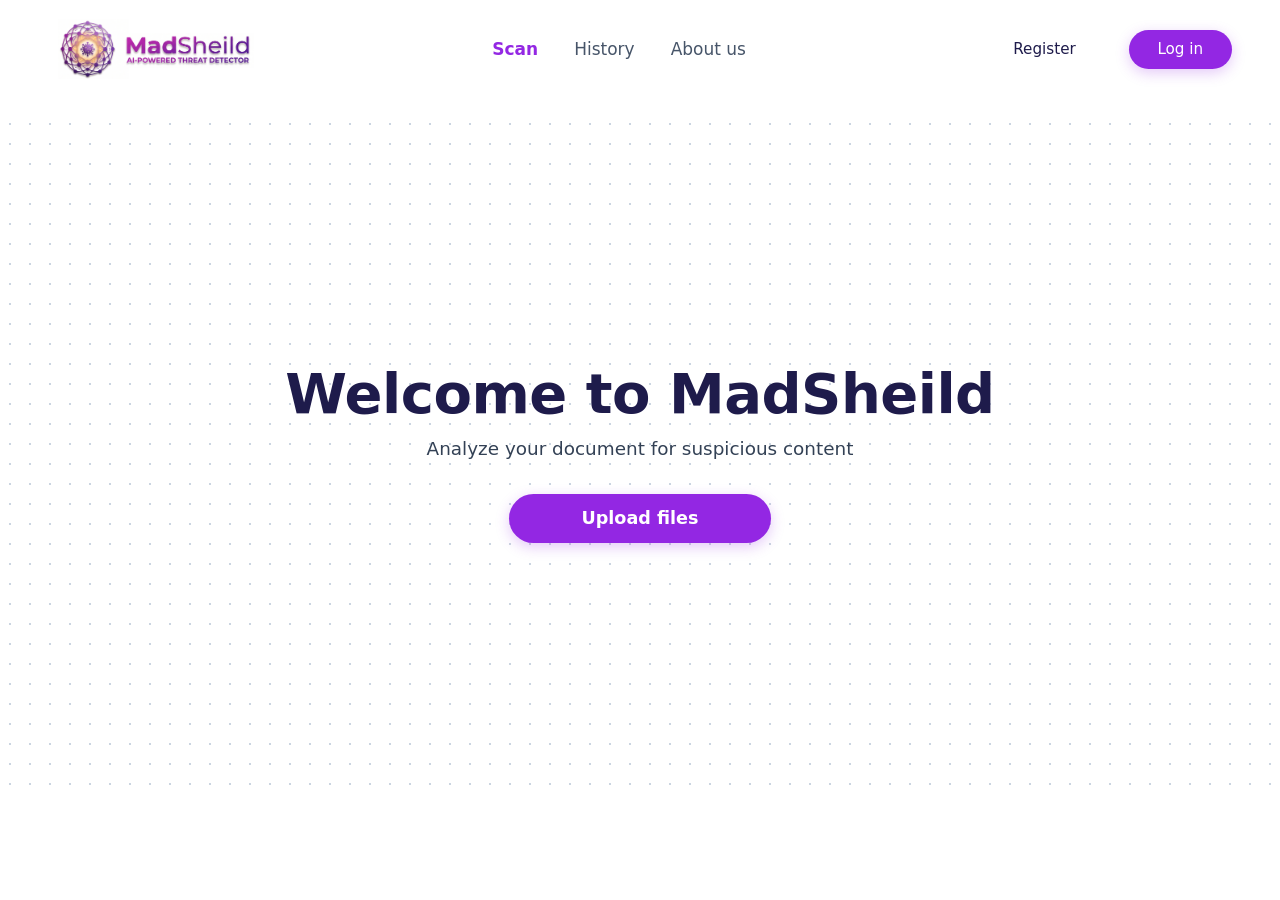
==== commit 64fdbf34: "Remove API access nav item" ====
--- a/madsheild/fontend/index.html
+++ b/madsheild/fontend/index.html
@@ -10,15 +10,27 @@
   <nav class="navbar" aria-label="Main navigation">
     <a class="logo" href="#"><img src="assets/images/logo_2.png" alt="MadSheild" class="brand-logo"></a>
     <ul class="nav-links">
-      <li><a href="#" class="active">Scan</a></li>
-      <li><a href="#">History</a></li>
-      <li><a href="#">API access</a></li>
+      <li><a href="#scan" id="scanNav" class="active">Scan</a></li>
+      <li><a href="#history" id="historyNav">History</a></li>
       <li><a href="#">About us</a></li>
     </ul>
     <div class="auth-btns"><a href="#" class="btn btn-text">Register</a><a href="#" class="btn btn-primary">Log in</a></div>
   </nav>
 
   <main>
+    <section id="historySection" class="dashboard-wrapper" hidden>
+      <h2 class="dashboard-title">Scan history</h2>
+      <button id="refreshHistory" class="btn btn-text" type="button">Refresh</button>
+      <p id="historyStatus" role="status"></p>
+      <div style="overflow-x:auto"><table style="width:100%;text-align:left;border-collapse:collapse">
+        <thead><tr><th>File</th><th>Scanned</th><th>Verdict</th><th>Risk score</th><th>Report</th></tr></thead>
+        <tbody id="historyRows"></tbody>
+      </table></div>
+      <div class="result-actions">
+        <button id="historyPrevious" class="btn btn-text" type="button">Previous</button>
+        <button id="historyNext" class="btn btn-text" type="button">Next</button>
+      </div>
+    </section>
     <section id="heroSection" class="hero-wrapper">
       <div class="hero-container">
         <h1 class="hero-title">Welcome to MadSheild</h1>
@@ -86,12 +98,12 @@
         <p class="upload-subtext">Add files or a folder to analyze</p>
         <div id="dropZone" class="drop-zone">
           <div id="defaultContent" class="dz-content"><p class="drop-text">Drop files or a folder here</p><p class="browse-options"><a href="#" id="browseLink">Choose files</a><span>or</span><a href="#" id="browseFolderLink">Choose folder</a></p></div>
-          <input type="file" id="fileInput" accept=".txt,.docx" multiple hidden>
-          <input type="file" id="folderInput" accept=".txt,.docx" webkitdirectory directory multiple hidden>
+          <input type="file" id="fileInput" accept=".txt,.log,.csv,.json,.md,.doc,.docx,.pdf,.zip,.exe,.dll" multiple hidden>
+          <input type="file" id="folderInput" accept=".txt,.log,.csv,.json,.md,.doc,.docx,.pdf,.zip,.exe,.dll" webkitdirectory directory multiple hidden>
           <div id="successContent" hidden><p id="successFileName" class="file-name-text"></p><p class="status-msg success-msg">Ready to scan</p><a href="#" id="changeFileLink">Choose different files</a></div>
           <div id="errorContent" hidden><p id="errorFileName" class="file-name-text"></p><p id="errorMessage" class="status-msg error-msg" role="alert"></p><a href="#" id="retryLink">Browse again</a></div>
         </div>
-        <p id="supportedFilesText" class="supported-files">Supported files: .txt and .docx (maximum 10 MB per file)</p>
+        <p id="supportedFilesText" class="supported-files">Supported files: .txt, .log, .csv, .json, .md, .doc, .docx, .pdf, .zip, .exe, and .dll (maximum 10 MB per file)</p>
         <button id="continueBtn" class="btn btn-continue" disabled>Analyze files</button>
       </div>
       <div id="analyzingStepView" hidden>
